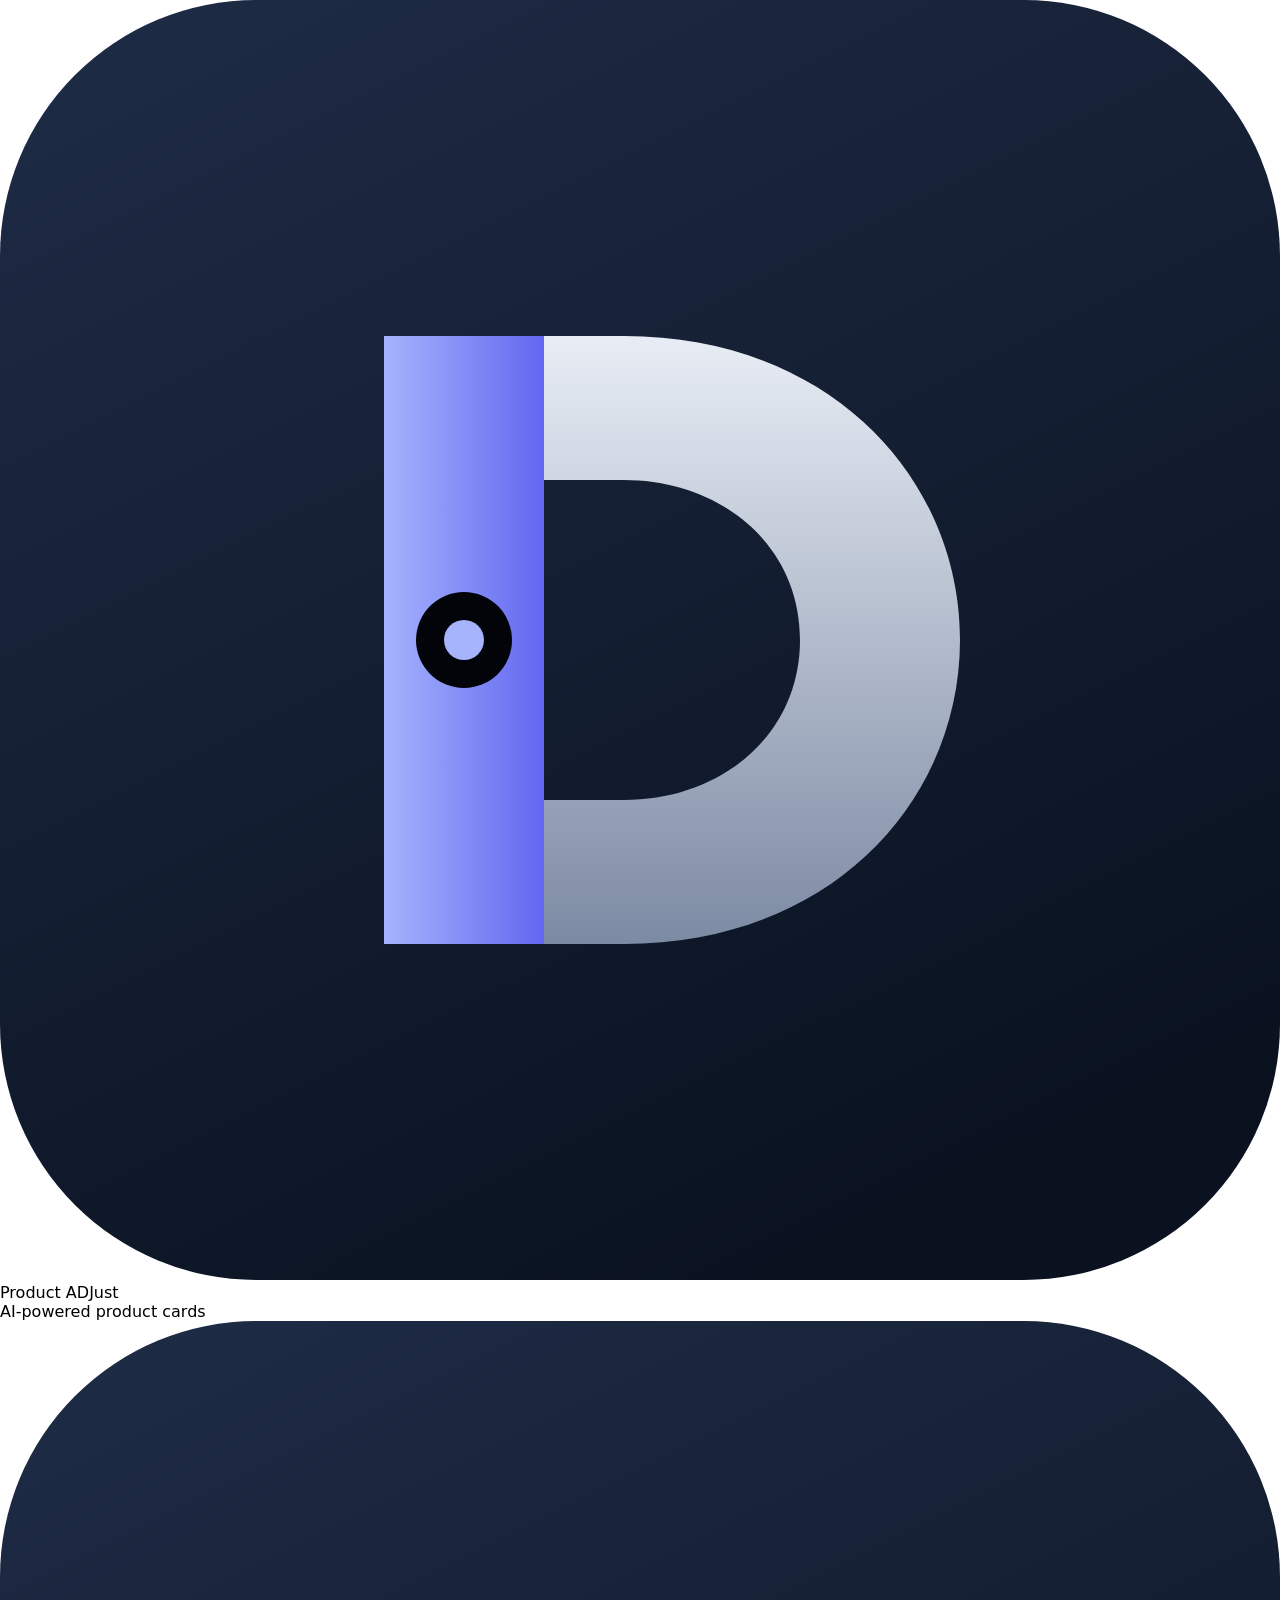
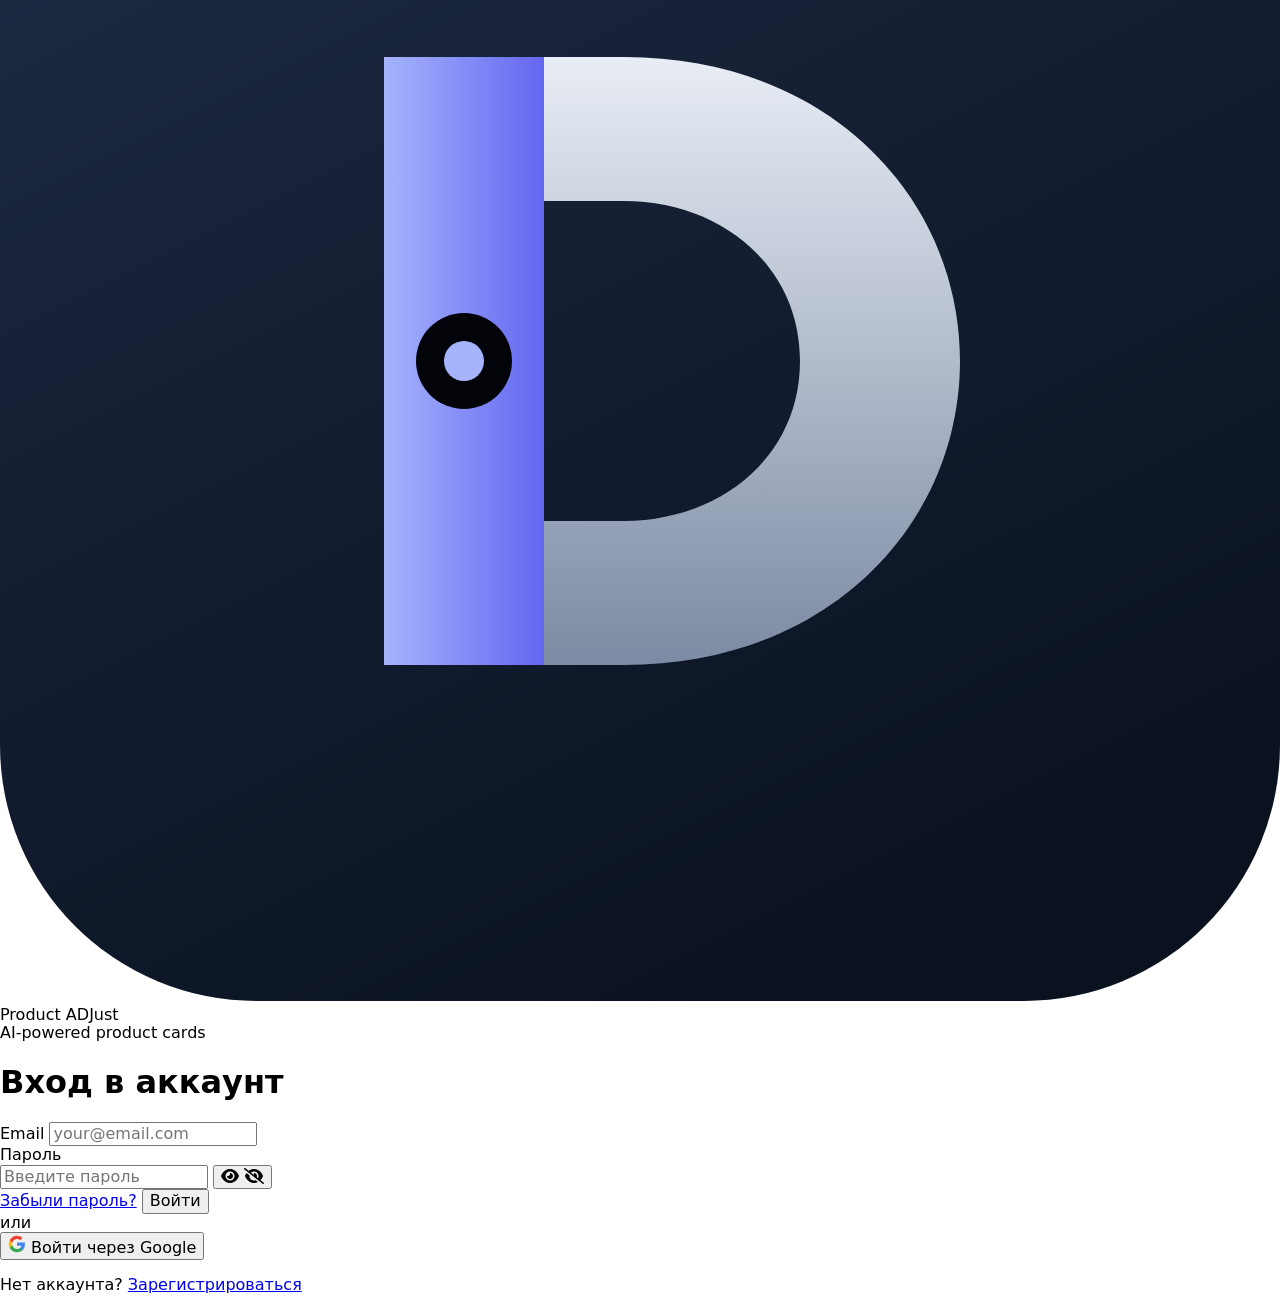
==== index.html @ 2164d0f4 "feat: свёрстан экран авторизации - создан index.html с формой входа - добавлена бренд-панель для пла" ====
<!DOCTYPE html>
<html lang="ru">
<head>
  <meta charset="UTF-8">
  <meta name="viewport" content="width=device-width, initial-scale=1.0, maximum-scale=1.0, user-scalable=no">
  <meta name="theme-color" content="#060B16">
  <meta name="description" content="Product ADJust — вход в аккаунт. ИИ-генерация карточек товаров для продавцов Беларуси.">
  <title>Авторизация — Product ADJust</title>

  <link rel="icon" type="image/svg+xml" href="assets/icon.svg">
  <link rel="preconnect" href="https://fonts.googleapis.com">
  <link rel="preconnect" href="https://fonts.gstatic.com" crossorigin>
  <link href="https://fonts.googleapis.com/css2?family=Manrope:wght@500;600;700&display=swap" rel="stylesheet">
  <link rel="stylesheet" href="https://cdnjs.cloudflare.com/ajax/libs/font-awesome/6.5.2/css/all.min.css">
  <link rel="stylesheet" href="css/normalize.min.css">
  <link rel="stylesheet" href="css/style.min.css">
</head>
<body>

  <main class="auth">

    <!-- Бренд-панель (только планшет/десктоп) -->
    <aside class="auth__aside">
      <div class="auth__logo">
        <div class="auth__logo-icon">
          <svg viewBox="0 0 160 160" role="img" aria-label="Product ADJust">
            <defs>
              <linearGradient id="ab-bg" x1="0.1" y1="0" x2="0.6" y2="1">
                <stop offset="0%" stop-color="#1E2B45"/><stop offset="100%" stop-color="#0A1220"/>
              </linearGradient>
              <linearGradient id="ab-body" x1="0" y1="0" x2="0" y2="1">
                <stop offset="0%" stop-color="#E8EDF5"/><stop offset="100%" stop-color="#7C8AA3"/>
              </linearGradient>
              <linearGradient id="ab-stem" x1="0" y1="0" x2="1" y2="0">
                <stop offset="0%" stop-color="#A5B4FC"/><stop offset="100%" stop-color="#6366F1"/>
              </linearGradient>
            </defs>
            <rect width="160" height="160" rx="32" fill="url(#ab-bg)"/>
            <g transform="translate(30,30)">
              <path d="M18 12 L48 12 C74 12 90 30 90 50 C90 70 74 88 48 88 L18 88 Z M38 30 L48 30 C60 30 70 38 70 50 C70 62 60 70 48 70 L38 70 Z"
                    fill="url(#ab-body)" fill-rule="evenodd"/>
              <rect x="18" y="12" width="20" height="76" fill="url(#ab-stem)"/>
              <circle cx="28" cy="50" r="6" fill="#02040A"/>
              <circle cx="28" cy="50" r="2.5" fill="#A5B4FC"/>
            </g>
          </svg>
        </div>
        <div class="auth__name"><span>Product </span><span class="a">A</span><span class="d">D</span><span>Just</span></div>
        <div class="auth__tagline">AI-powered product cards</div>
      </div>
    </aside>

    <!-- Форма входа -->
    <section class="auth__panel">

      <!-- Логотип для мобильных -->
      <div class="auth__logo">
        <div class="auth__logo-icon">
          <svg viewBox="0 0 160 160" role="img" aria-label="Product ADJust">
            <defs>
              <linearGradient id="am-bg" x1="0.1" y1="0" x2="0.6" y2="1">
                <stop offset="0%" stop-color="#1E2B45"/><stop offset="100%" stop-color="#0A1220"/>
              </linearGradient>
              <linearGradient id="am-body" x1="0" y1="0" x2="0" y2="1">
                <stop offset="0%" stop-color="#E8EDF5"/><stop offset="100%" stop-color="#7C8AA3"/>
              </linearGradient>
              <linearGradient id="am-stem" x1="0" y1="0" x2="1" y2="0">
                <stop offset="0%" stop-color="#A5B4FC"/><stop offset="100%" stop-color="#6366F1"/>
              </linearGradient>
            </defs>
            <rect width="160" height="160" rx="32" fill="url(#am-bg)"/>
            <g transform="translate(30,30)">
              <path d="M18 12 L48 12 C74 12 90 30 90 50 C90 70 74 88 48 88 L18 88 Z M38 30 L48 30 C60 30 70 38 70 50 C70 62 60 70 48 70 L38 70 Z"
                    fill="url(#am-body)" fill-rule="evenodd"/>
              <rect x="18" y="12" width="20" height="76" fill="url(#am-stem)"/>
              <circle cx="28" cy="50" r="6" fill="#02040A"/>
              <circle cx="28" cy="50" r="2.5" fill="#A5B4FC"/>
            </g>
          </svg>
        </div>
        <div class="auth__name"><span>Product </span><span class="a">A</span><span class="d">D</span><span>Just</span></div>
        <div class="auth__tagline">AI-powered product cards</div>
      </div>

      <form class="auth__form" action="#" method="post" novalidate>
        <h1 class="hero__title">Вход в аккаунт</h1>

        <div class="field">
          <label class="field__label" for="email">Email</label>
          <input class="input" id="email" name="email" type="email" inputmode="email"
                 autocomplete="email" placeholder="your@email.com" required>
        </div>

        <div class="field">
          <label class="field__label" for="password">Пароль</label>
          <div class="input-wrap">
            <input class="input" id="password" name="password" type="password"
                   autocomplete="current-password" placeholder="Введите пароль" required>
            <button class="input-wrap__btn" type="button" data-toggle-password="password"
                    aria-label="Показать пароль" aria-pressed="false">
              <i class="fa-solid fa-eye" data-eye-on aria-hidden="true"></i>
              <i class="fa-solid fa-eye-slash" data-eye-off hidden aria-hidden="true"></i>
            </button>
          </div>
        </div>

        <a class="auth__forgot" href="#">Забыли пароль?</a>

        <button class="btn btn--primary btn--block" type="submit">Войти</button>

        <div class="auth__divider">или</div>

        <button class="auth__alt" type="button">
          <svg viewBox="0 0 24 24" aria-hidden="true" style="width:1.125rem;height:1.125rem;">
            <path d="M22.56 12.25c0-.78-.07-1.53-.2-2.25H12v4.26h5.92a5.06 5.06 0 0 1-2.2 3.32v2.77h3.57c2.08-1.92 3.28-4.74 3.28-8.1z" fill="#4285F4"/>
            <path d="M12 23c2.97 0 5.46-.98 7.28-2.66l-3.57-2.77c-.98.66-2.23 1.06-3.71 1.06-2.86 0-5.29-1.93-6.16-4.53H2.18v2.84C3.99 20.53 7.7 23 12 23z" fill="#34A853"/>
            <path d="M5.84 14.09c-.22-.66-.35-1.36-.35-2.09s.13-1.43.35-2.09V7.07H2.18C1.43 8.55 1 10.22 1 12s.43 3.45 1.18 4.93l2.85-2.22.81-.62z" fill="#FBBC05"/>
            <path d="M12 5.38c1.62 0 3.06.56 4.21 1.64l3.15-3.15C17.45 2.09 14.97 1 12 1 7.7 1 3.99 3.47 2.18 7.07l3.66 2.84c.87-2.6 3.3-4.53 6.16-4.53z" fill="#EA4335"/>
          </svg>
          Войти через Google
        </button>

        <p class="auth__footer">Нет аккаунта? <a href="#">Зарегистрироваться</a></p>
      </form>

    </section>

  </main>

  <script src="js/app.min.js" defer></script>
</body>
</html>
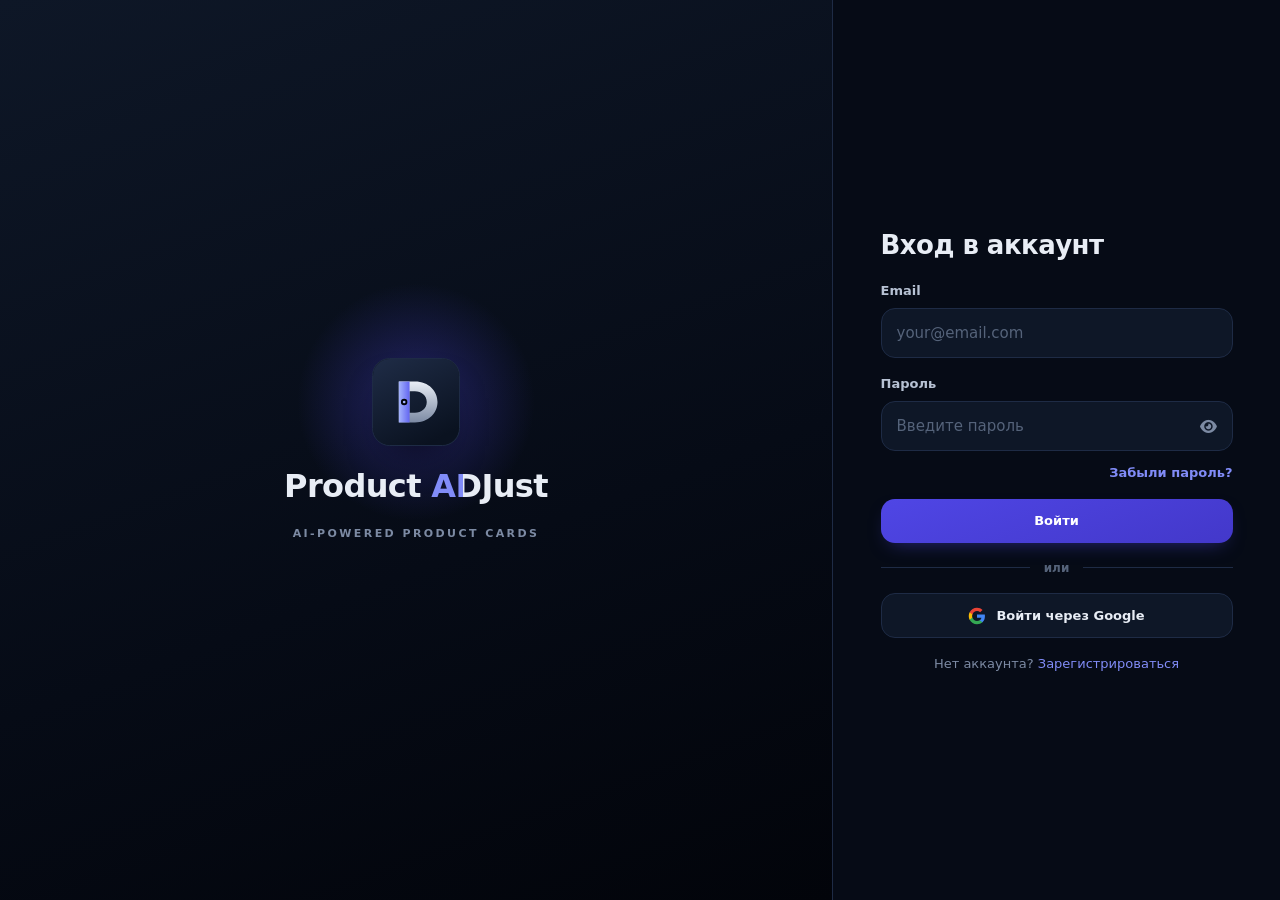
==== commit 2699476c: "fix: исправлен вход — кнопка «Войти» ведёт на главную - форма авторизации больше не отправляет POST " ====
--- a/index.html
+++ b/index.html
@@ -82,7 +82,7 @@
         <div class="auth__tagline">AI-powered product cards</div>
       </div>
 
-      <form class="auth__form" action="#" method="post" novalidate>
+      <form class="auth__form" data-auth-form novalidate>
         <h1 class="hero__title">Вход в аккаунт</h1>
 
         <div class="field">
@@ -106,7 +106,7 @@
 
         <a class="auth__forgot" href="#">Забыли пароль?</a>
 
-        <button class="btn btn--primary btn--block" type="submit">Войти</button>
+        <a class="btn btn--primary btn--block" href="home.html">Войти</a>
 
         <div class="auth__divider">или</div>
 
--- a/css/style.min.css
+++ b/css/style.min.css
@@ -0,0 +1 @@
+:root{--bg-page:#02040A;--bg:#060B16;--bg-elev:#0E1727;--bg-elev-2:#16223A;--border:#1E2B45;--border-soft:rgba(30, 43, 69, 0.6);--ink:#E8EDF5;--ink-soft:#B7C2D4;--muted:#7C8AA3;--muted-dim:#55637A;--accent:#818CF8;--accent-strong:#4F46E5;--accent-soft:rgba(129, 140, 248, 0.12);--accent-border:rgba(129, 140, 248, 0.45);--success:#4ADE80;--success-bg:rgba(74, 222, 128, 0.1);--warning:#FBBF24;--warning-bg:rgba(251, 191, 36, 0.1);--draft:#94A3B8;--draft-bg:rgba(148, 163, 184, 0.1);--danger:#F87171;--danger-bg:rgba(239, 68, 68, 0.12);--r-xs:0.375rem;--r-sm:0.625rem;--r-md:0.875rem;--r-lg:1.125rem;--r-xl:1.375rem;--r-pill:999px;--shadow-card:0 4px 12px -8px rgba(0, 0, 0, 0.6);--shadow-accent:0 0 0 1px rgba(129, 140, 248, 0.1),0 8px 24px -12px rgba(79, 70, 229, 0.55);--shadow-up:0 20px 40px -20px rgba(0, 0, 0, 0.85);--gutter:clamp(1rem, 4vw, 1.5rem);--gap:clamp(0.875rem, 3vw, 1.5rem);--fs-h1:clamp(1.25rem, 1.05rem + 1.1vw, 1.625rem);--fs-h2:clamp(1.125rem, 1rem + 0.6vw, 1.375rem);--fs-body:clamp(0.875rem, 0.85rem + 0.12vw, 0.9375rem);--fs-sm:0.8125rem;--fs-xs:0.75rem;--fs-2xs:0.6875rem;--font:"Manrope",system-ui,-apple-system,"Segoe UI",Roboto,sans-serif;--sidebar-w:clamp(14rem, 22vw, 16rem)}*,::after,::before{box-sizing:border-box}html{-webkit-text-size-adjust:100%}body{margin:0;font-family:var(--font);font-size:var(--fs-body);line-height:1.5;background:var(--bg-page);color:var(--ink);-webkit-font-smoothing:antialiased;overflow-x:clip}h1,h2,h3,p{margin:0}img,svg{display:block;max-width:100%}[hidden]{display:none!important}button,input,select,textarea{font:inherit;color:inherit}a{color:var(--accent);text-decoration:none}ul{margin:0;padding:0;list-style:none}:focus-visible{outline:2px solid var(--accent);outline-offset:2px;border-radius:.25rem}*{scrollbar-width:thin;scrollbar-color:var(--border) transparent}::-webkit-scrollbar{width:.625rem;height:.625rem}::-webkit-scrollbar-track{background:0 0}::-webkit-scrollbar-thumb{background-color:var(--border);border-radius:var(--r-pill);border:.1875rem solid transparent;background-clip:padding-box}::-webkit-scrollbar-thumb:hover{background-color:var(--muted-dim)}::-webkit-scrollbar-corner{background:0 0}.sr-only{position:absolute;width:1px;height:1px;padding:0;margin:-1px;overflow:hidden;clip:rect(0,0,0,0);white-space:nowrap;border:0}@media (max-width:767.98px){.only-desktop{display:none!important}}@media (min-width:768px){.only-mobile{display:none!important}}.crumbs{display:flex;align-items:center;gap:.5rem;min-width:0;font-size:var(--fs-sm);color:var(--muted)}.crumbs a{color:var(--muted)}.crumbs a:hover{color:var(--accent)}.crumbs .current{color:var(--ink);font-weight:600;white-space:nowrap;overflow:hidden;text-overflow:ellipsis}.stack{display:flex;flex-direction:column;gap:var(--gap)}.stack--sm{gap:.5rem}.row{display:flex;align-items:center;gap:.75rem}.grow{flex:1;min-width:0}.muted{color:var(--muted)}.text-accent{color:var(--accent)}.brand{display:inline-flex;align-items:center;gap:.625rem;min-width:0}.brand__icon{width:2.25rem;height:2.25rem;border-radius:var(--r-sm);background:linear-gradient(160deg,#16223a 0,#060b16 100%);border:1px solid var(--border);display:grid;place-items:center;flex-shrink:0}.brand__icon svg{width:1.375rem;height:1.375rem}.brand__icon--sm{width:1.75rem;height:1.75rem;border-radius:var(--r-xs)}.brand__icon--sm svg{width:1.0625rem;height:1.0625rem}.brand__text{display:inline-flex;align-items:baseline;font-size:.9375rem;font-weight:700;letter-spacing:-.01em}.brand__text .a{color:var(--accent)}.brand__text .d{background:linear-gradient(90deg,var(--accent) 0,var(--accent) 29.2%,var(--ink) 30%,var(--ink) 100%);-webkit-background-clip:text;background-clip:text;-webkit-text-fill-color:transparent}.avatar{width:2.25rem;height:2.25rem;border-radius:50%;background:linear-gradient(140deg,#6366f1 0,#4338ca 100%);display:grid;place-items:center;color:#fff;font-size:var(--fs-sm);font-weight:700;flex-shrink:0}.btn{display:inline-flex;align-items:center;justify-content:center;gap:.5rem;min-height:2.75rem;padding:.75rem 1.25rem;border-radius:var(--r-md);border:none;font-size:var(--fs-sm);font-weight:700;font-family:inherit;text-decoration:none;cursor:pointer;-webkit-tap-highlight-color:transparent;transition:opacity .15s,transform .12s,background .15s}.btn:active{transform:scale(.97)}.btn i{font-size:.875rem}.btn--primary{background:linear-gradient(160deg,#4f46e5 0,#4338ca 100%);color:#fff;box-shadow:0 8px 20px -10px rgba(79,70,229,.6)}.btn--outline{background:0 0;color:var(--ink);border:1px solid var(--border)}.btn--soft{background:var(--bg-elev);color:var(--ink);border:1px solid var(--border)}.btn--danger{background:var(--danger-bg);color:var(--danger)}.btn--block{width:100%}.btn--sm{min-height:2.25rem;padding:.5rem .875rem;font-size:var(--fs-xs)}.btn--sm i{font-size:.75rem}.field{display:flex;flex-direction:column;gap:.4375rem}.field__label{font-size:var(--fs-sm);font-weight:600;color:var(--ink-soft)}.input{width:100%;min-height:2.875rem;padding:.8125rem .9375rem;border-radius:var(--r-md);border:1px solid var(--border);background:var(--bg-elev);color:var(--ink);outline:0;transition:border-color .15s,box-shadow .15s;-webkit-appearance:none}.input::placeholder{color:var(--muted-dim)}.input:focus{border-color:var(--accent);box-shadow:0 0 0 3px var(--accent-soft)}.input-wrap{position:relative;display:flex}.input-wrap .input{padding-right:3rem}.input-wrap__btn{position:absolute;right:.25rem;top:50%;transform:translateY(-50%);width:2.5rem;height:2.5rem;border:none;background:0 0;color:var(--muted);cursor:pointer;display:grid;place-items:center;border-radius:var(--r-sm)}.input-wrap__btn i{font-size:.9375rem}.input-wrap__btn:hover{color:var(--ink)}.badge{display:inline-flex;align-items:center;gap:.25rem;padding:.25rem .5rem;border-radius:var(--r-xs);font-size:var(--fs-2xs);font-weight:700;letter-spacing:.06em;text-transform:uppercase;white-space:nowrap}.badge i{font-size:.5625rem}.badge--success{background:var(--success-bg);color:var(--success)}.badge--warning{background:var(--warning-bg);color:var(--warning)}.badge--draft{background:var(--draft-bg);color:var(--draft)}.tag{display:inline-flex;align-items:center;gap:.375rem;padding:.375rem .8125rem;border-radius:var(--r-pill);background:var(--accent-soft);color:var(--accent);font-size:var(--fs-xs);font-weight:600}.tags{display:flex;flex-wrap:wrap;gap:.375rem}.chip{display:inline-flex;align-items:center;gap:.375rem;padding:.5rem .875rem;min-height:2.25rem;border-radius:var(--r-pill);border:1px solid var(--accent-border);background:var(--accent-soft);color:var(--accent);font-size:var(--fs-xs);font-weight:600;cursor:pointer;white-space:nowrap}.chip:hover{background:rgba(129,140,248,.18)}.chip i{font-size:.6875rem}.media-placeholder{width:100%;height:100%;display:grid;place-items:center;color:rgba(124,138,163,.45)}.media-placeholder i{font-size:1.25rem}.card{padding:1rem;border-radius:var(--r-md);background:var(--bg-elev);border:1px solid var(--border)}.section-head{display:flex;align-items:center;justify-content:space-between;gap:.75rem}.section-head__title{font-size:var(--fs-sm);font-weight:700;letter-spacing:.02em}.section-head__link{font-size:var(--fs-xs);font-weight:600;color:var(--accent)}.section-label{font-size:var(--fs-2xs);font-weight:700;letter-spacing:.06em;text-transform:uppercase;color:var(--muted)}.app{display:flex;min-height:100vh;min-height:100dvh;background:var(--bg)}.app__col{flex:1;min-width:0;display:flex;flex-direction:column;height:100vh;height:100dvh}.sidebar{display:none}.appbar{flex-shrink:0;display:flex;align-items:center;gap:.75rem;padding:.875rem var(--gutter);background:var(--bg);border-bottom:1px solid var(--border-soft)}.appbar__title{flex:1;min-width:0;font-size:.9375rem;font-weight:700;white-space:nowrap;overflow:hidden;text-overflow:ellipsis}.appbar__search{display:none}.appbar .appbar__notif{display:none}.appbar__actions{display:flex;align-items:center;gap:.5rem;margin-left:auto}.icon-btn{width:2.75rem;height:2.75rem;flex-shrink:0;display:grid;place-items:center;border-radius:var(--r-sm);border:1px solid var(--border);background:var(--bg-elev);color:var(--ink);cursor:pointer}.icon-btn i{font-size:1rem}.icon-btn--ghost{border-color:transparent;background:0 0;color:var(--muted)}.icon-btn:hover{color:var(--ink)}.icon-btn--primary{background:linear-gradient(160deg,#4f46e5 0,#4338ca 100%);border-color:transparent;color:#fff}.main{flex:1;overflow-y:auto;-webkit-overflow-scrolling:touch;padding:var(--gutter);padding-bottom:calc(var(--gutter) + 1rem);display:flex;flex-direction:column;gap:var(--gap)}.tabbar{flex-shrink:0;display:flex;justify-content:space-around;align-items:center;padding:.375rem .5rem calc(.375rem + env(safe-area-inset-bottom,0px));background:rgba(4,8,17,.94);backdrop-filter:blur(20px);-webkit-backdrop-filter:blur(20px);border-top:1px solid var(--border)}.tab{flex:1;display:flex;flex-direction:column;align-items:center;gap:.125rem;padding:.3125rem .25rem;min-height:2.5rem;color:var(--muted);font-size:.625rem;font-weight:600}.tab i{font-size:1.125rem}.tab[aria-current=page]{color:var(--accent)}.fab{position:fixed;right:var(--gutter);bottom:calc(4.25rem + env(safe-area-inset-bottom,0px));width:3.375rem;height:3.375rem;border-radius:var(--r-md);background:linear-gradient(160deg,#4f46e5 0,#4338ca 100%);color:#fff;display:grid;place-items:center;border:none;cursor:pointer;box-shadow:var(--shadow-accent);z-index:20}.fab i{font-size:1.125rem}.auth{display:flex;flex-direction:column;min-height:100vh;min-height:100dvh;background:var(--bg)}.auth__aside{display:none}.auth__panel{flex:1;display:flex;flex-direction:column;align-items:center;justify-content:center;gap:clamp(1.5rem,6vw,2.25rem);padding:clamp(2rem,8vw,3rem) var(--gutter)}.auth__logo{--icon:clamp(4.5rem, 18vw, 5.5rem);position:relative;isolation:isolate;display:flex;flex-direction:column;align-items:center;gap:1rem;text-align:center}.auth__logo::before{content:"";position:absolute;z-index:-1;left:50%;top:calc(var(--icon)/ 2);width:15rem;height:15rem;transform:translate(-50%,-50%);border-radius:50%;background:radial-gradient(circle,rgba(79,70,229,.38) 0,transparent 70%);pointer-events:none}.auth__logo-icon{width:var(--icon);height:var(--icon);border-radius:20%;background:var(--bg-elev);border:1px solid var(--border);overflow:hidden;box-shadow:inset 0 1px 0 rgba(255,255,255,.05),var(--shadow-up)}.auth__logo-icon svg{width:100%;height:100%;display:block}.auth__name{font-size:clamp(1.5rem, 6vw, 1.75rem);font-weight:700;letter-spacing:-.02em}.auth__name .a{color:var(--accent)}.auth__name .d{background:linear-gradient(90deg,var(--accent) 0,var(--accent) 29.2%,var(--ink) 30%,var(--ink) 100%);-webkit-background-clip:text;background-clip:text;-webkit-text-fill-color:transparent}.auth__tagline{font-size:var(--fs-2xs);font-weight:600;letter-spacing:.22em;text-transform:uppercase;color:var(--muted)}.auth__form{width:100%;max-width:22rem;display:flex;flex-direction:column;gap:1rem}.auth__forgot{align-self:flex-end;font-size:var(--fs-sm);font-weight:600;color:var(--accent);margin-top:-.25rem}.auth__divider{display:flex;align-items:center;gap:.875rem;font-size:var(--fs-xs);font-weight:600;color:var(--muted-dim)}.auth__divider::after,.auth__divider::before{content:"";flex:1;height:1px;background:var(--border)}.auth__alt{display:flex;align-items:center;justify-content:center;gap:.625rem;width:100%;min-height:2.75rem;padding:.75rem;border-radius:var(--r-md);border:1px solid var(--border);background:var(--bg-elev);color:var(--ink);font-size:var(--fs-sm);font-weight:600;cursor:pointer}.auth__alt:hover{background:var(--bg-elev-2)}.auth__footer{text-align:center;font-size:var(--fs-sm);color:var(--muted)}.hero{margin-top:.25rem}.hero__title{font-size:var(--fs-h1);font-weight:700;letter-spacing:-.02em}.hero__sub{margin-top:.25rem;font-size:var(--fs-sm);color:var(--muted)}.hero__head{display:flex;flex-wrap:wrap;align-items:baseline;justify-content:space-between;gap:.25rem 1rem}.rate{display:inline-flex;align-items:baseline;gap:.375rem;font-size:var(--fs-sm);white-space:nowrap;color:var(--muted)}.rate__icon{color:var(--success);font-size:.8125rem}.rate__value{font-weight:700;color:var(--ink)}.rate__delta{display:inline-flex;align-items:center;gap:.25rem;font-size:var(--fs-2xs);font-weight:700;color:var(--success)}.rate__delta i{font-size:.625rem}.quick{display:grid;grid-template-columns:repeat(2,minmax(0,1fr));gap:clamp(.625rem,3vw,1rem)}.quick__card{display:flex;flex-direction:column;gap:.625rem;padding:clamp(.875rem,4vw,1.25rem);border-radius:var(--r-lg);background:var(--bg-elev);border:1px solid var(--border);text-align:left;cursor:pointer}.quick__card--accent{background:linear-gradient(180deg,rgba(99,102,241,.16) 0,rgba(99,102,241,.04) 100%);border:1px solid var(--accent-border);box-shadow:var(--shadow-accent);color:var(--ink)}.quick__icon{width:2.25rem;height:2.25rem;border-radius:var(--r-sm);background:var(--bg-elev-2);color:var(--muted);display:grid;place-items:center}.quick__icon i{font-size:.9375rem}.quick__card--accent .quick__icon{background:rgba(129,140,248,.2);color:var(--accent)}.quick__title{font-size:var(--fs-sm);font-weight:700}.quick__sub{font-size:var(--fs-2xs);line-height:1.45;color:var(--muted)}.product-list{display:flex;flex-direction:column;gap:.625rem}.product{display:flex;align-items:center;gap:.75rem;padding:.75rem;border-radius:var(--r-md);background:var(--bg-elev);border:1px solid var(--border);cursor:pointer;transition:border-color .15s}.product:hover{border-color:var(--accent-border)}.product__thumb{width:3rem;height:3rem;border-radius:var(--r-sm);flex-shrink:0;background:linear-gradient(140deg,#16223a 0,#0e1727 100%);border:1px solid var(--border);overflow:hidden}.product__thumb .media-placeholder i{font-size:.875rem}.product__info{flex:1;min-width:0}.product__name{font-size:var(--fs-body);font-weight:600;white-space:nowrap;overflow:hidden;text-overflow:ellipsis}.product__meta{font-size:var(--fs-2xs);color:var(--muted);margin-top:.125rem}.detail__grid{display:flex;flex-direction:column;gap:var(--gap)}.detail__media{display:block}.detail__hero{position:relative;width:100%;aspect-ratio:16/10;border-radius:var(--r-lg);overflow:hidden;background:linear-gradient(140deg,#16223a 0,#0e1727 100%);border:1px solid var(--border)}.detail__hero .badge{position:absolute;top:.875rem;right:.875rem;z-index:1}.detail__hero .media-placeholder i{font-size:2rem}.detail__name{font-size:var(--fs-h2);font-weight:700;letter-spacing:-.02em}.detail__titlerow{display:flex;align-items:baseline;justify-content:space-between;gap:1rem;flex-wrap:wrap}.detail__aside{display:flex;flex-direction:column;gap:1.25rem;min-width:0}.detail__price{font-size:var(--fs-h2);font-weight:700;letter-spacing:-.02em}.detail__text{font-size:var(--fs-body);line-height:1.6;color:var(--ink-soft)}.chat-layout{display:flex;flex:1;min-height:0}.chat-history{display:none}.chat-history__top{padding:1rem}.chat-history__list{flex:1;overflow-y:auto;padding:0 .75rem 1rem;display:flex;flex-direction:column;gap:.25rem}.chat-history__group{padding:.75rem .5rem .375rem;font-size:var(--fs-2xs);font-weight:700;letter-spacing:.08em;text-transform:uppercase;color:var(--muted-dim)}.chat-history__item{display:flex;flex-direction:column;gap:.125rem;padding:.5rem .625rem;border-radius:var(--r-sm);transition:background .15s}.chat-history__item:hover{background:rgba(255,255,255,.04)}.chat-history__item.is-active{background:var(--accent-soft)}.chat-history__title{font-size:var(--fs-sm);font-weight:600;color:var(--ink);white-space:nowrap;overflow:hidden;text-overflow:ellipsis}.chat-history__meta{font-size:var(--fs-2xs);color:var(--muted-dim);white-space:nowrap;overflow:hidden;text-overflow:ellipsis}.chat-history__item.is-active .chat-history__title{color:var(--accent)}.chat-backdrop{position:fixed;inset:0;background:rgba(2,4,10,.6);opacity:0;pointer-events:none;transition:opacity .25s ease;z-index:55}.chat-main{flex:1;min-width:0;display:flex;flex-direction:column}.chat__body{flex:1;overflow-y:auto;-webkit-overflow-scrolling:touch;padding:var(--gutter);display:flex;flex-direction:column;gap:1rem}.chat__thread{display:flex;flex-direction:column;gap:1.25rem;width:100%}.msg{display:flex;align-items:flex-start;gap:.625rem;width:100%}.msg--user{flex-direction:row-reverse}.msg__avatar{width:2rem;height:2rem;border-radius:var(--r-sm);flex-shrink:0;display:grid;place-items:center;background:var(--bg-elev);border:1px solid var(--border)}.msg__avatar svg{width:1.125rem;height:1.125rem}.msg--user .msg__avatar{background:linear-gradient(140deg,#6366f1 0,#4338ca 100%);border:none;color:#fff;font-size:var(--fs-2xs);font-weight:700}.msg__content{min-width:0;max-width:calc(100% - 2.625rem);display:flex;flex-direction:column}.msg--ai .msg__content{align-items:flex-start}.msg--user .msg__content{align-items:flex-end}.msg__bubble{padding:.875rem 1rem;border-radius:var(--r-lg);font-size:var(--fs-body);line-height:1.6}.msg--ai .msg__bubble{background:var(--bg-elev);border:1px solid var(--border);border-top-left-radius:var(--r-xs)}.msg--user .msg__bubble{background:#3b44b8;color:#fff;border-top-right-radius:var(--r-xs)}.msg__time{margin-top:.375rem;font-size:var(--fs-2xs);color:var(--muted-dim)}.msg__quick{display:flex;flex-wrap:wrap;gap:.375rem;margin-top:.75rem}.msg__image{width:100%;max-width:18rem;aspect-ratio:4/3;border-radius:var(--r-md);border:1px solid var(--border);background:linear-gradient(140deg,#16223a 0,#0e1727 100%);overflow:hidden;margin-top:.625rem}.msg__image img{width:100%;height:100%;object-fit:cover}.chat__online{font-size:var(--fs-2xs);color:var(--success);font-weight:600}.chat__prompts{flex-shrink:0;display:flex;gap:.5rem;padding:.5rem var(--gutter);overflow-x:auto;scrollbar-width:none}.chat__prompts::-webkit-scrollbar{display:none}.chat__composer{flex-shrink:0;display:flex;align-items:flex-end;gap:.625rem;padding:.75rem var(--gutter) calc(.75rem + env(safe-area-inset-bottom,0px));background:var(--bg);border-top:1px solid var(--border)}.chat__field{flex:1;min-width:0;max-height:7.5rem;padding:.75rem 1rem;border-radius:var(--r-xl);border:1px solid var(--border);background:var(--bg-elev);color:var(--ink);resize:none;outline:0;-webkit-appearance:none}.chat__field::placeholder{color:var(--muted-dim)}.chat__field:focus{border-color:var(--accent);box-shadow:0 0 0 3px var(--accent-soft)}.chat__send{width:2.75rem;height:2.75rem;flex-shrink:0;border-radius:50%;border:none;background:linear-gradient(160deg,#4f46e5 0,#4338ca 100%);color:#fff;display:grid;place-items:center;cursor:pointer}.chat__send i{font-size:.9375rem}.sidebar__brand{display:flex;align-items:center;gap:.625rem;padding:0 .5rem 1.25rem;border-bottom:1px solid var(--border);margin-bottom:.5rem}.sidebar__nav{display:flex;flex-direction:column;gap:.25rem}.sidebar__link{display:flex;align-items:center;gap:.625rem;min-height:2.75rem;padding:.625rem .75rem;border-radius:var(--r-sm);font-size:var(--fs-sm);font-weight:600;color:var(--muted);transition:background .15s,color .15s}.sidebar__link i{font-size:1rem;width:1.25rem;text-align:center;flex-shrink:0}.sidebar__link:hover{background:rgba(255,255,255,.04);color:var(--ink)}.sidebar__link[aria-current=page]{background:var(--accent-soft);color:var(--accent)}.sidebar__spacer{flex:1}.search{position:relative;flex:1;max-width:25rem}.search i{position:absolute;left:.875rem;top:50%;transform:translateY(-50%);font-size:.875rem;color:var(--muted)}.search .input{padding-left:2.5rem;min-height:2.5rem}@media (min-width:480px){.msg__content{max-width:78%}}@media (min-width:768px){.sidebar{display:flex;flex-direction:column;gap:.5rem;width:var(--sidebar-w);flex-shrink:0;padding:1.5rem 1rem;background:var(--bg-elev);border-right:1px solid var(--border);position:sticky;top:0;height:100vh;height:100dvh;overflow-y:auto;transition:margin-left .28s ease}body.nav-collapsed .sidebar{margin-left:calc(-1 * var(--sidebar-w))}.fab,.tabbar{display:none}.appbar{padding:.875rem 2rem;background:var(--bg-elev)}.main{padding:2rem;gap:1.75rem}.appbar__brand{display:none}.appbar__search{display:block}.appbar .appbar__notif{display:grid}.auth{flex-direction:row}.auth__aside{display:flex;flex:1;flex-direction:column;align-items:center;justify-content:center;gap:2rem;padding:3rem;position:relative;overflow:hidden;background:linear-gradient(160deg,#0e1727 0,#060b16 60%,#02040a 100%)}.auth__aside .auth__logo{position:relative;z-index:1}.auth__aside .auth__name{font-size:2rem}.auth__panel{width:28rem;flex:none;border-left:1px solid var(--border);background:var(--bg)}.auth__panel .auth__logo{display:none}}@media (min-width:1024px){.main{padding:2rem 2.5rem;align-items:center}.main>*{width:100%;max-width:72rem}.product-list{display:grid;grid-template-columns:repeat(3,minmax(0,1fr));gap:1rem}.product{flex-direction:column;align-items:stretch;gap:.75rem;padding:1rem}.product__thumb{width:100%;height:8rem}.product__thumb .media-placeholder i{font-size:1.5rem}.product>.badge{align-self:flex-start}.detail__grid{display:grid;grid-template-columns:minmax(0,1.2fr) minmax(0,1fr);gap:2.5rem}.detail__hero{aspect-ratio:4/3;position:sticky;top:1.5rem}.detail__hero .media-placeholder i{font-size:3rem}.chat-history{display:flex;flex-direction:column;width:17rem;flex-shrink:0;background:var(--bg-elev);border-right:1px solid var(--border)}.chat__body,.chat__composer,.chat__prompts{padding-left:max(2.5rem,calc((100% - 46rem)/ 2));padding-right:max(2.5rem,calc((100% - 46rem)/ 2))}.quick__card{padding:1.25rem}}@media (max-width:767.98px){.detail__grid{margin-top:calc(-1 * var(--gutter))}.detail__media{margin-inline:calc(-1 * var(--gutter))}.detail__hero{border-radius:0;border:0;aspect-ratio:4/3}}@media (max-width:1023.98px){.chat-history{position:fixed;top:0;bottom:0;left:0;width:min(18rem,85vw);background:var(--bg-elev);border-right:1px solid var(--border);display:flex;flex-direction:column;transform:translateX(-105%);transition:transform .28s ease;box-shadow:var(--shadow-up);z-index:60}body.history-open .chat-history{transform:translateX(0)}body.history-open .chat-backdrop{opacity:1;pointer-events:auto}}@media (prefers-reduced-motion:reduce){*,::after,::before{animation-duration:0s!important;animation-iteration-count:1!important;transition-duration:0s!important;scroll-behavior:auto!important}}
